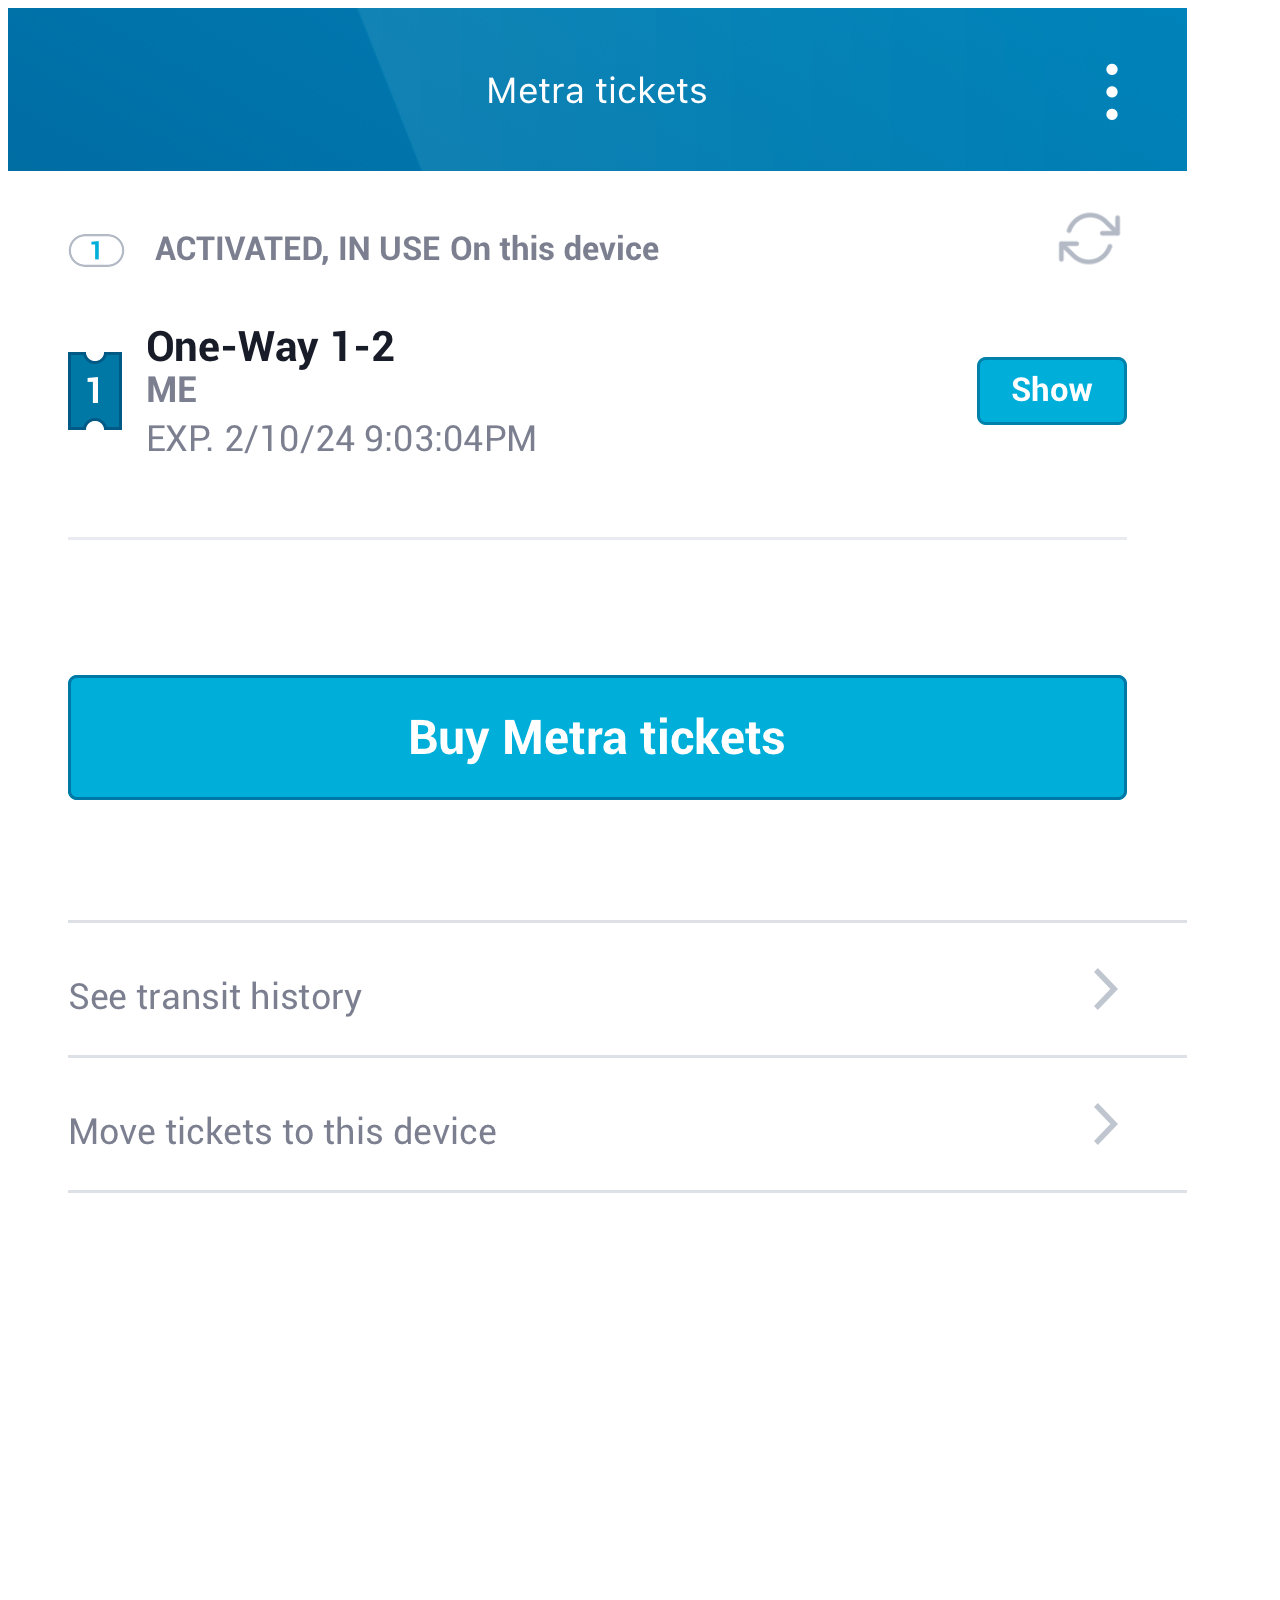
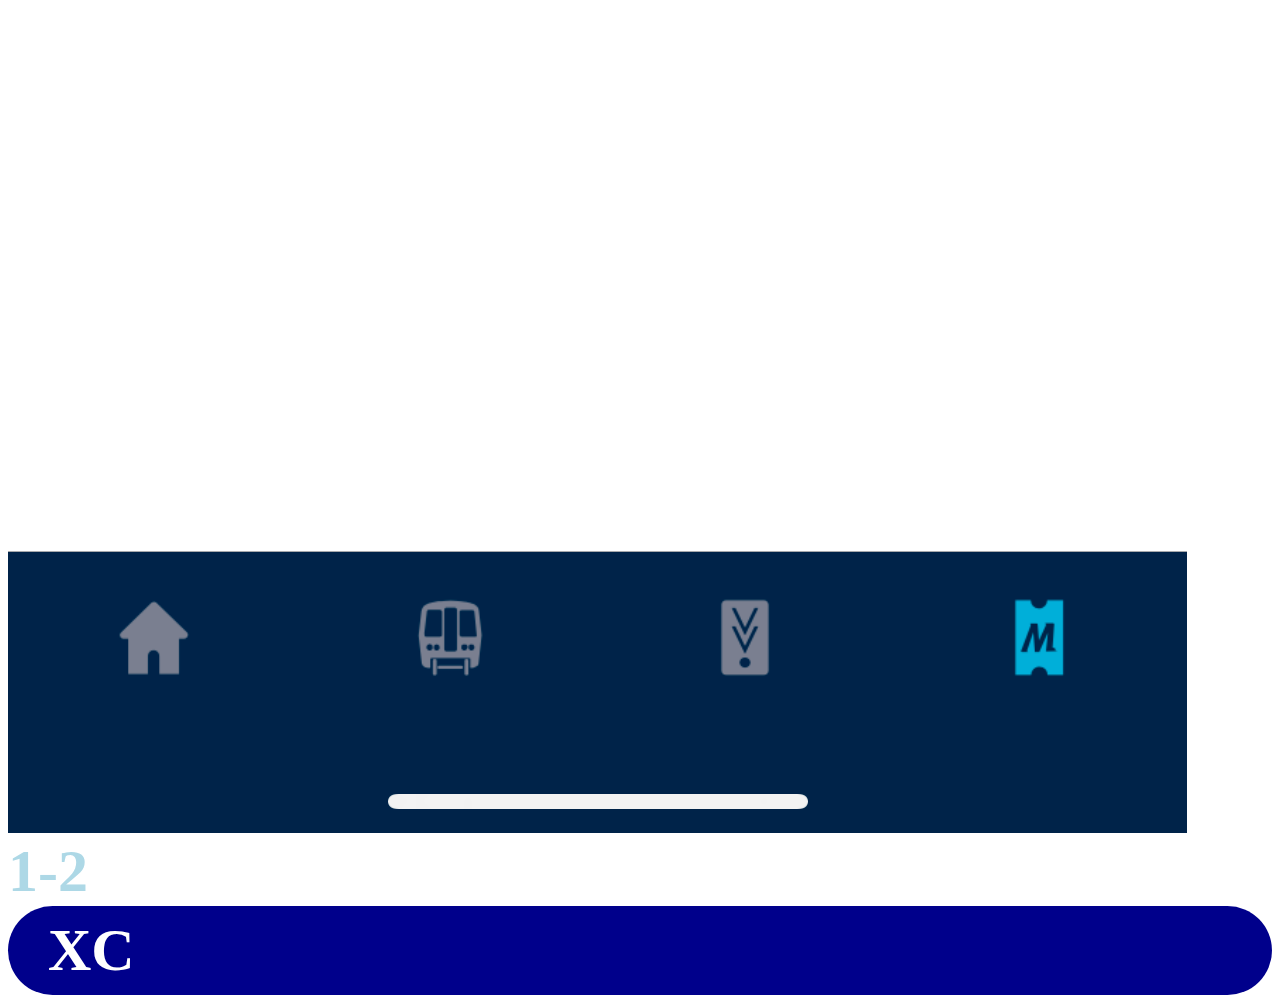
==== index.html @ 1ca86921 "eleventh" ====
<!DOCTYPE html>
<html lang="en">
<head>
    <meta charset="UTF-8">
    <meta name="viewport" content="width=device-width, initial-scale=1.0">
    <meta name="apple-mobile-web-app-capable" content="yes">
    <meta http-equiv="Cache-Control" content="no-cache, no-store, must-revalidate">
    <meta http-equiv="Pragma" content="no-cache">
    <meta http-equiv="Expires" content="0">

    <link rel="apple-touch-icon" href="icon.png">
    
    <title>Web App</title>
    <link rel="stylesheet" href="style.css?v=1.1">
    <script src="script.js?v=1.1"></script>
</head>
<body>
    <div id="imageContainer" class="image-container">
        <img src="home.png" alt="Home" id="mainImage">
        <div id="infoBox" class="info-box hide">
            <div class="date-time-container">
                <div class="date" id="currentDate"></div>
                <div class="time" id="currentTime"></div>
            </div>
            <div class="text-oval-container">
                <div class="text">1-2</div>
                <div class="oval">XC</div>
            </div>
        </div>
    </div>
</body>
</html>
---- style.css ----
/* Other styles remain unchanged */

.text {
    color: lightblue;
    font-weight: bold;
    font-size: 3.75em; /* Adjusted from 5em to 25% smaller */
}

.oval {
    background-color: darkblue;
    color: white;
    border-radius: 50px;
    padding: 10px 40px;
    font-weight: bold;
    font-size: 3.75em; /* Keep consistent with .text size adjustment if needed */
}

.date, .time {
    font-weight: bold;
    color: black;
    font-size: 1.8em; /* Adjusted from 2em to 10% smaller */
}
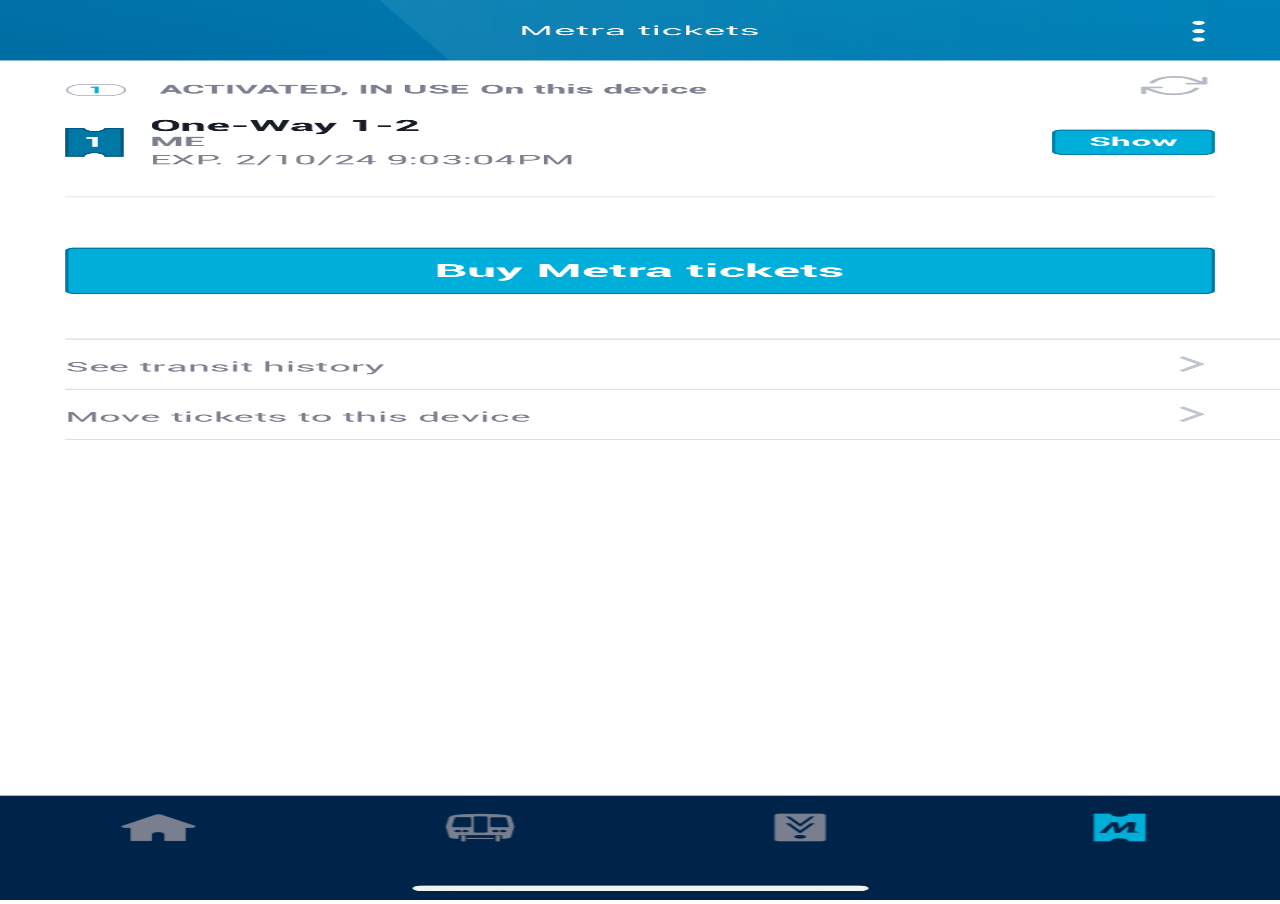
==== commit e1270a89: "twelveth" ====
--- a/index.html
+++ b/index.html
@@ -2,31 +2,22 @@
 <html lang="en">
 <head>
     <meta charset="UTF-8">
-    <meta name="viewport" content="width=device-width, initial-scale=1.0">
-    <meta name="apple-mobile-web-app-capable" content="yes">
-    <meta http-equiv="Cache-Control" content="no-cache, no-store, must-revalidate">
-    <meta http-equiv="Pragma" content="no-cache">
-    <meta http-equiv="Expires" content="0">
-
-    <link rel="apple-touch-icon" href="icon.png">
-    
-    <title>Web App</title>
-    <link rel="stylesheet" href="style.css?v=1.1">
-    <script src="script.js?v=1.1"></script>
+    <title>Simple Page</title>
+    <link rel="stylesheet" href="style.css">
 </head>
 <body>
-    <div id="imageContainer" class="image-container">
-        <img src="home.png" alt="Home" id="mainImage">
-        <div id="infoBox" class="info-box hide">
-            <div class="date-time-container">
-                <div class="date" id="currentDate"></div>
-                <div class="time" id="currentTime"></div>
-            </div>
-            <div class="text-oval-container">
-                <div class="text">1-2</div>
-                <div class="oval">XC</div>
-            </div>
-        </div>
+
+<div id="home">
+    <img src="home.png" alt="Home">
+</div>
+
+<div id="ticket" class="hidden">
+    <div id="clock"></div>
+    <div id="train">
+        <img src="ticket1.png" id="ticketImage" alt="Ticket">
     </div>
+</div>
+
+<script src="script.js"></script>
 </body>
 </html>
--- a/style.css
+++ b/style.css
@@ -1,22 +1,44 @@
-/* Other styles remain unchanged */
-
-.text {
-    color: lightblue;
-    font-weight: bold;
-    font-size: 3.75em; /* Adjusted from 5em to 25% smaller */
+body, html {
+    margin: 0;
+    padding: 0;
+    width: 100%;
+    height: 100%;
 }
 
-.oval {
-    background-color: darkblue;
-    color: white;
-    border-radius: 50px;
-    padding: 10px 40px;
-    font-weight: bold;
-    font-size: 3.75em; /* Keep consistent with .text size adjustment if needed */
+#home, #ticket {
+    width: 100%;
+    height: 100%;
+    position: absolute;
+    top: 0;
+    left: 0;
 }
 
-.date, .time {
-    font-weight: bold;
-    color: black;
-    font-size: 1.8em; /* Adjusted from 2em to 10% smaller */
+#home img {
+    width: 100%;
+    height: 100%;
 }
+
+#ticket {
+    z-index: 10;
+    display: none; /* Initially hidden */
+}
+
+#clock {
+    width: 100%;
+    height: 20%; /* 1/5 of the space */
+    background-color: white;
+}
+
+#train {
+    width: 100%;
+    height: 80%; /* 4/5 of the space */
+}
+
+#train img {
+    width: 100%;
+    height: 100%;
+}
+
+.hidden {
+    display: none;
+}
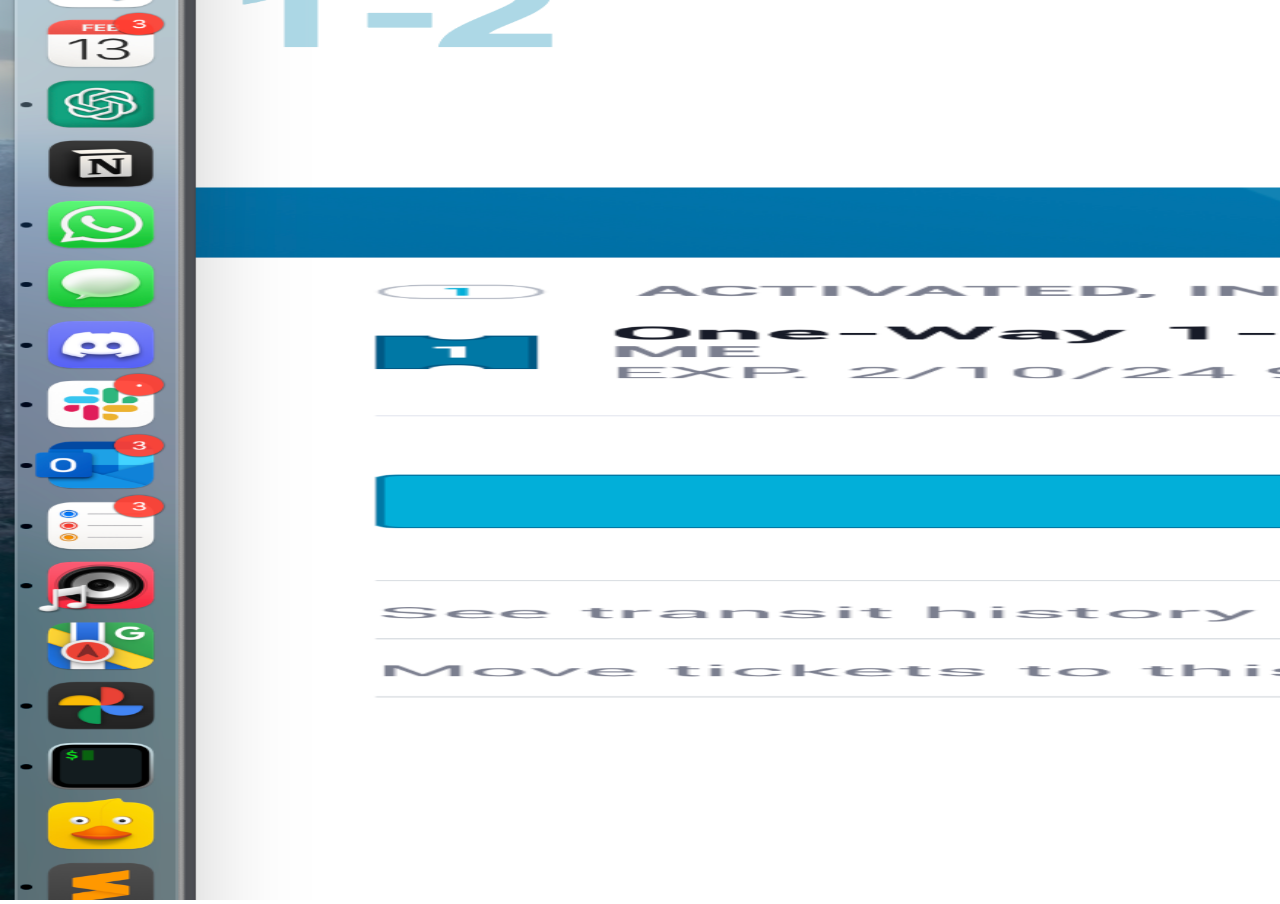
==== commit 043f0957: "14" ====
--- a/style.css
+++ b/style.css
@@ -13,7 +13,7 @@
     left: 0;
 }
 
-#home img {
+#home img, #ticket img {
     width: 100%;
     height: 100%;
 }
@@ -21,6 +21,8 @@
 #ticket {
     z-index: 10;
     display: none; /* Initially hidden */
+    transform: translateY(100%); /* Start off-screen */
+    transition: transform 0.5s ease-in-out; /* Smooth transition for sliding in */
 }
 
 #clock {
@@ -34,11 +36,6 @@
     height: 80%; /* 4/5 of the space */
 }
 
-#train img {
-    width: 100%;
-    height: 100%;
-}
-
 .hidden {
     display: none;
 }
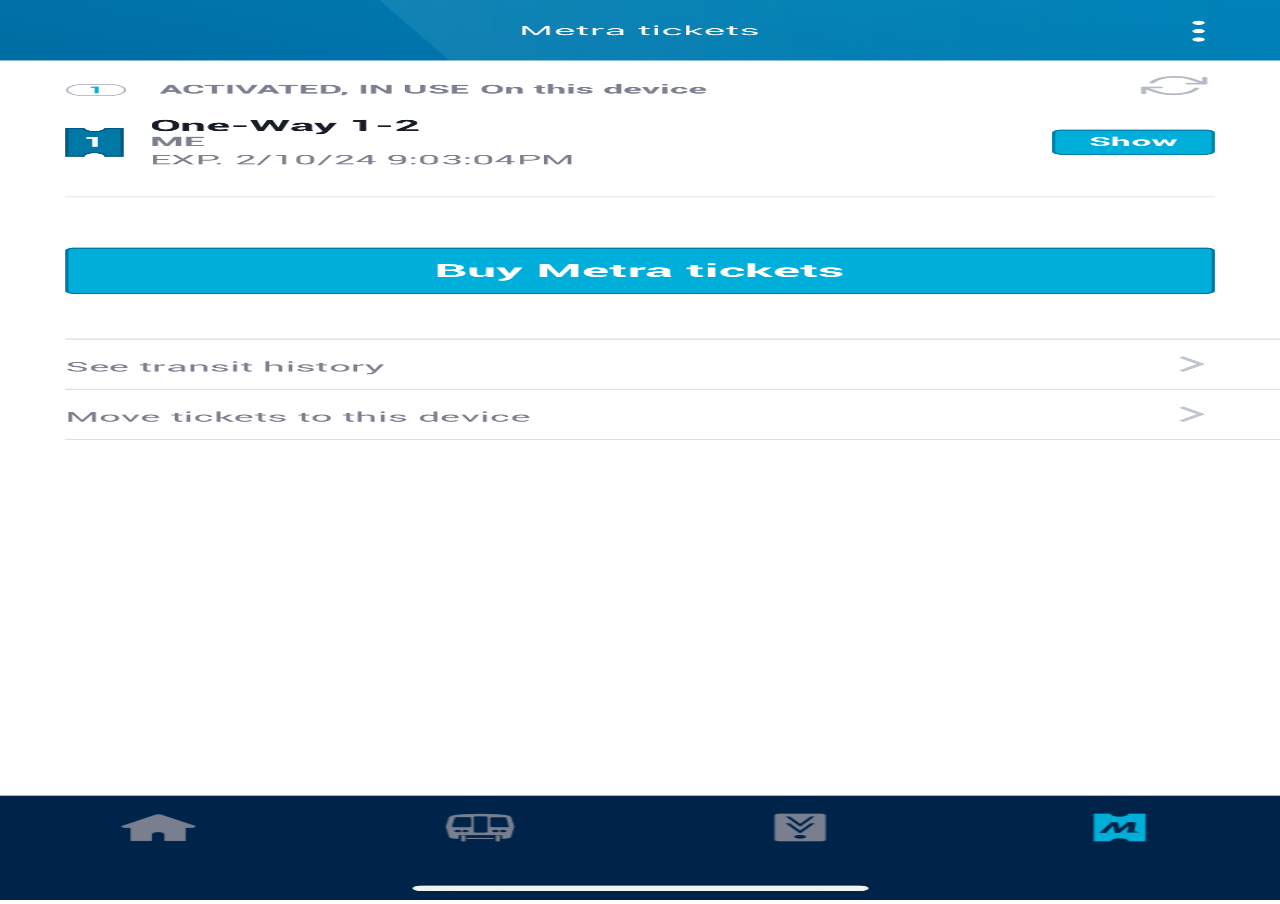
==== commit b23f2b72: "push" ====
--- a/index.html
+++ b/index.html
@@ -2,6 +2,16 @@
 <html lang="en">
 <head>
     <meta charset="UTF-8">
+
+    <meta charset="UTF-8">
+    <meta name="viewport" content="width=device-width, initial-scale=1.0">
+    <meta name="apple-mobile-web-app-capable" content="yes">
+    <meta http-equiv="Cache-Control" content="no-cache, no-store, must-revalidate">
+    <meta http-equiv="Pragma" content="no-cache">
+    <meta http-equiv="Expires" content="0">
+
+    <link rel="apple-touch-icon" href="icon.png">
+
     <title>Simple Page</title>
     <link rel="stylesheet" href="style.css">
 </head>
@@ -12,7 +22,16 @@
 </div>
 
 <div id="ticket" class="hidden">
-    <div id="clock"></div>
+    <div id="clock">
+        <div class="date-time-container">
+            <div class="date" id="currentDate"></div>
+            <div class="time" id="currentTime"></div>
+        </div>
+        <div class="text-oval-container">
+            <div class="text">1-2</div>
+            <div class="oval">XC</div>
+        </div>
+    </div>
     <div id="train">
         <img src="ticket1.png" id="ticketImage" alt="Ticket">
     </div>
--- a/style.css
+++ b/style.css
@@ -22,13 +22,42 @@
     z-index: 10;
     display: none; /* Initially hidden */
     transform: translateY(100%); /* Start off-screen */
-    transition: transform 0.5s ease-in-out; /* Smooth transition for sliding in */
+    transition: transform 0.2s ease-in-out; /* Smooth transition for sliding in */
 }
 
 #clock {
     width: 100%;
+    top: 0;
     height: 20%; /* 1/5 of the space */
     background-color: white;
+    padding: 10px;
+}
+
+.date-time-container, .text-oval-container {
+    display: flex;
+    justify-content: space-between;
+    align-items: center;
+}
+
+.text {
+    color: lightblue;
+    font-weight: bold;
+    font-size: 5em; /* Adjusted size */
+}
+
+.oval {
+    background-color: darkblue;
+    color: white;
+    border-radius: 50px; /* Creates the oval shape */
+    padding: 10px 40px; /* Adjusted padding */
+    font-weight: bold;
+    font-size: 5em; /* Adjusted size */
+}
+
+.date, .time {
+    font-weight: bold;
+    color: black;
+    font-size: 2em; /* Adjusted size */
 }
 
 #train {
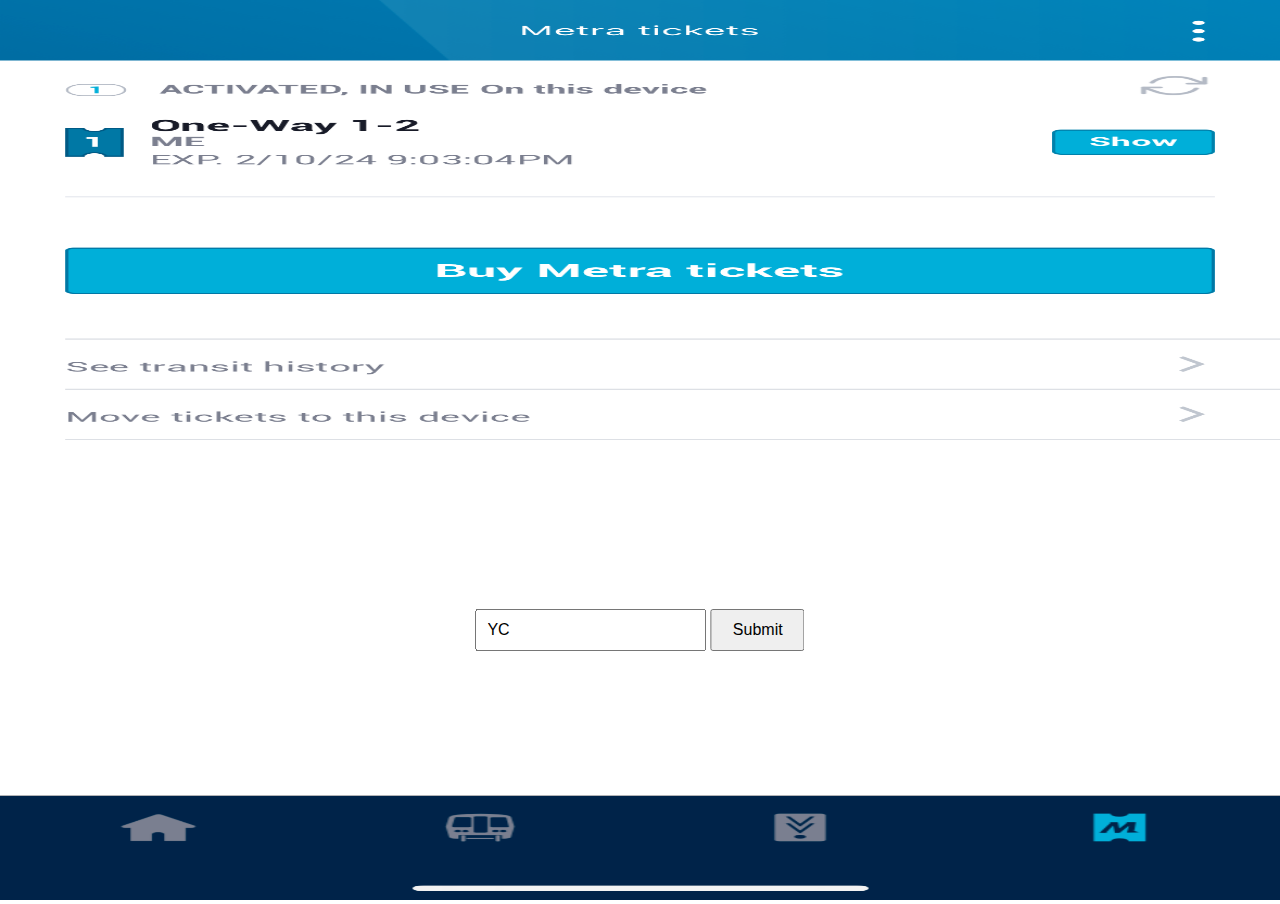
==== commit a64f8f16: "less margin and change code" ====
--- a/index.html
+++ b/index.html
@@ -19,17 +19,23 @@
 
 <div id="home">
     <img src="home.png" alt="Home">
+    <div id="text-input-container">
+        <input type="text" id="text-input" placeholder="Enter text" value="YC">
+        <button id="submit-button">Submit</button>
+      </div>
 </div>
 
 <div id="ticket" class="hidden">
-    <div id="clock">
-        <div class="date-time-container">
-            <div class="date" id="currentDate"></div>
-            <div class="time" id="currentTime"></div>
+    <div id="wrec">
+        <div id="topwrec">
+            <div id="text">1-2</div>
+            <div id="oval-container">
+                <div id="oval"></div>
+            </div>
         </div>
-        <div class="text-oval-container">
-            <div class="text">1-2</div>
-            <div class="oval">XC</div>
+        <div id="botwrec">
+            <div id="date"></div>
+            <div id="time"></div>
         </div>
     </div>
     <div id="train">
--- a/style.css
+++ b/style.css
@@ -3,6 +3,7 @@
     padding: 0;
     width: 100%;
     height: 100%;
+    font-family: Arial, sans-serif;
 }
 
 #home, #ticket {
@@ -13,7 +14,12 @@
     left: 0;
 }
 
-#home img, #ticket img {
+#home img {
+    width: 100%;
+    height: 100%;
+}
+
+#ticket img {
     width: 100%;
     height: 100%;
 }
@@ -23,48 +29,107 @@
     display: none; /* Initially hidden */
     transform: translateY(100%); /* Start off-screen */
     transition: transform 0.2s ease-in-out; /* Smooth transition for sliding in */
+    flex-direction: column;
 }
 
-#clock {
+#wrec {
+    height: 25vh;
+    background-color: white;
+
+    top: 0;
     width: 100%;
-    top: 0;
-    height: 20%; /* 1/5 of the space */
-    background-color: white;
-    padding: 10px;
 }
 
-.date-time-container, .text-oval-container {
+#topwrec {
+    height: 16vh;
+    background-color: white;
+    align-items: center; /* Center content vertically */
+    padding-top:20px;
     display: flex;
-    justify-content: space-between;
-    align-items: center;
 }
 
-.text {
-    color: lightblue;
+#text {
+    flex: 1;
+    display: flex; /* Enable Flexbox for centering content */
+    justify-content: left;
+    padding-left: 20px;
+    align-items: center; /* Center content vertically */
+    color: #3C71FA;
     font-weight: bold;
     font-size: 5em; /* Adjusted size */
 }
 
-.oval {
-    background-color: darkblue;
+#oval-container {
+    flex: 1; 
+    display: flex; /* Enable Flexbox for centering content */
+    justify-content: right;
+    padding: 20px;
+    align-items: center; /* Center content vertically */
+}
+
+#oval {
+    background-color: #1A2C5C;
     color: white;
-    border-radius: 50px; /* Creates the oval shape */
+    border-radius: 60px; /* Creates the oval shape */
     padding: 10px 40px; /* Adjusted padding */
     font-weight: bold;
-    font-size: 5em; /* Adjusted size */
+    font-size: 4em; /* Adjusted size */
 }
 
-.date, .time {
+#botwrec {
+    height: 9vh;
+    background-color: white;
+    /* background-color: green; */
+    display: flex;
+}
+
+#date {
+    flex: 1;
+    display: flex; /* Enable Flexbox for centering content */
+    justify-content: left;
+    padding-left: 10px;
+    padding-bottom: 20px;
+    align-items: center; /* Center content vertically */
     font-weight: bold;
-    color: black;
     font-size: 2em; /* Adjusted size */
 }
 
+#time {
+    flex: 1;
+    display: flex; /* Enable Flexbox for centering content */
+    justify-content: right;
+    padding-right: 10px;
+    padding-bottom: 20px;
+    align-items: center; /* Center content vertically */
+    font-weight: bold;
+    font-size: 2em; /* Adjusted size */
+}
+
+
 #train {
-    width: 100%;
-    height: 80%; /* 4/5 of the space */
+    height: 75vh;
 }
 
 .hidden {
     display: none;
 }
+
+/* text input */
+
+#text-input-container {
+    position: absolute;
+    top: 70%;
+    left: 50%;
+    transform: translate(-50%, -50%);
+    text-align: center;
+  }
+  
+#text-input {
+padding: 10px;
+font-size: 16px;
+}
+
+#submit-button {
+padding: 10px 20px;
+font-size: 16px;
+}
